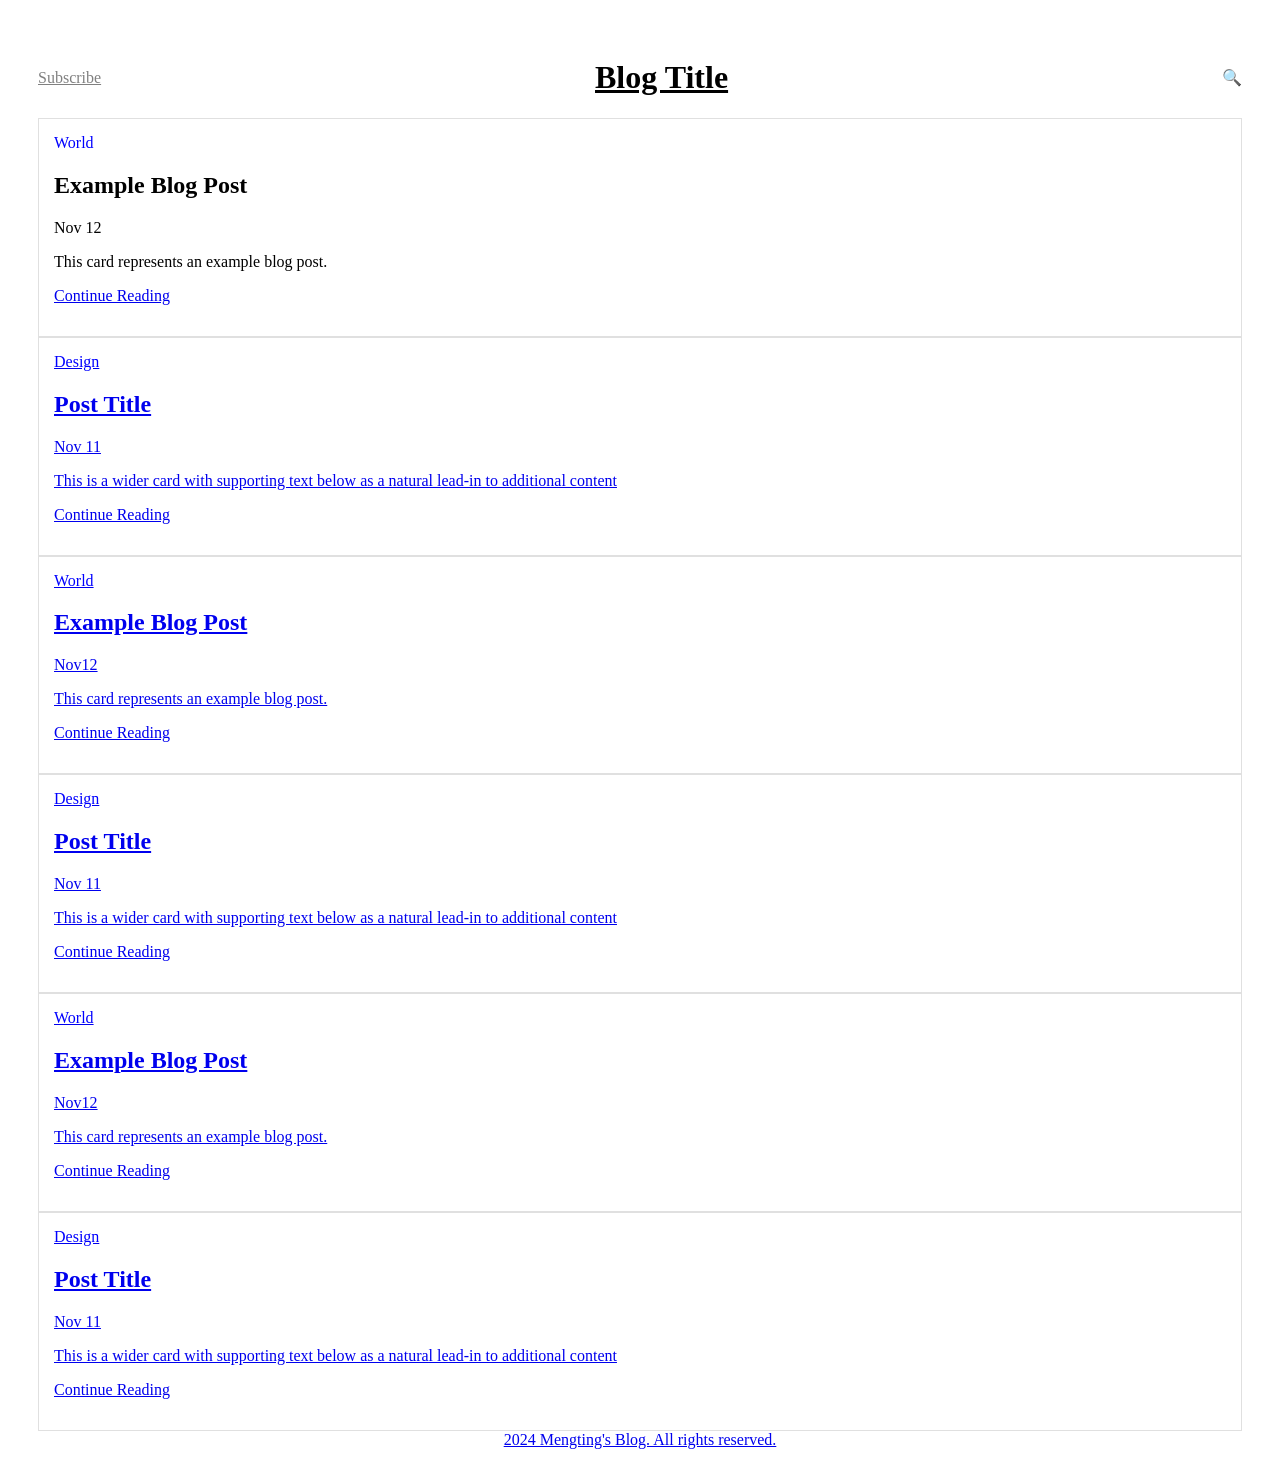
==== home.html @ 56a51a44 "feat: add another five blog summary" ====
<!DOCTYPE html>
<html lang="en">

<head>
    <meta charset="UTF-8">
    <meta name="viewport" content="width=device-width, initial-scale=1.0">
    <title>Mengting Yao's Blog</title>
    <link rel="stylesheet" href="css/layout.css">
    <link rel="stylesheet" href="css/header.css">
    <link rel="stylesheet" href="css/blog-summary.css">
    <link rel="stylesheet" href="css/footer.css">
</head>

<body>
    <header>
        <a href="#" class="subscribe-link">Subscribe</a>
        <h1><u>Blog Title</u></h1>
        <div class="search-icon">🔍</div>
    </header>
    <main>
        <div class="blog-summaries">
            <div class="blog-summary">
                <span class="category-tag">World</span>
                <h2>Example Blog Post</h2>
                <p class="date">Nov 12</p>
                <p>This card represents an example blog post.</p>
                <a href="blog.html">Continue Reading</p>

            </div>
            <div class="blog-summary">
                <span class="category-tag">Design</span>
                <h2>Post Title</h2>
                <p class="date">Nov 11</p>
                <p>This is a wider card with supporting text below as a natural lead-in to additional content</p>
                <a href="blog.html">Continue Reading</p>

            </div>
            <div class="blog-summary">
                <span class="category-tag">World</span>
                <h2>Example Blog Post</h2>
                <p class="date">Nov12</p>
                <p>This card represents an example blog post.</p>
                <a href="blog.html">Continue Reading</p>

            </div>
            <div class="blog-summary">
                <span class="category-tag">Design</span>
                <h2>Post Title</h2>
                <p class="date">Nov 11</p>
                <p>This is a wider card with supporting text below as a natural lead-in to additional content</p>
                <a href="blog.html">Continue Reading</p>

            </div>
            <div class="blog-summary">
                <span class="category-tag">World</span>
                <h2>Example Blog Post</h2>
                <p class="date">Nov12</p>
                <p>This card represents an example blog post.</p>
                <a href="blog.html">Continue Reading</p>

            </div>
            <div class="blog-summary">
                <span class="category-tag">Design</span>
                <h2>Post Title</h2>
                <p class="date">Nov 11</p>
                <p>This is a wider card with supporting text below as a natural lead-in to additional content</p>
                <a href="blog.html">Continue Reading</p>

            </div>

        </div>
    </main>

    <footer>2024 Mengting's Blog. All rights reserved.</footer>

</body>

</html>
---- css/layout.css ----
html{
    height: 100%;
    margin: 0;
}

body {
    display: flex;
    flex-direction: column;
    min-height: 100vh;
    padding: 30px; 
}
main {
    flex: 1;
}
---- css/header.css ----
header {
    display: flex;
    justify-content: space-between;
    align-items: center;
}

.subscribe-link{
    color: #808080; 
}
---- css/blog-summary.css ----
.blog-summary{
    border: 1px solid #e0e0e0;
    padding: 15px;
}

.category-tag {
    color: blue;
}
---- css/footer.css ----
footer {
    display: flex;
    justify-content: center;
    align-items: center;
}
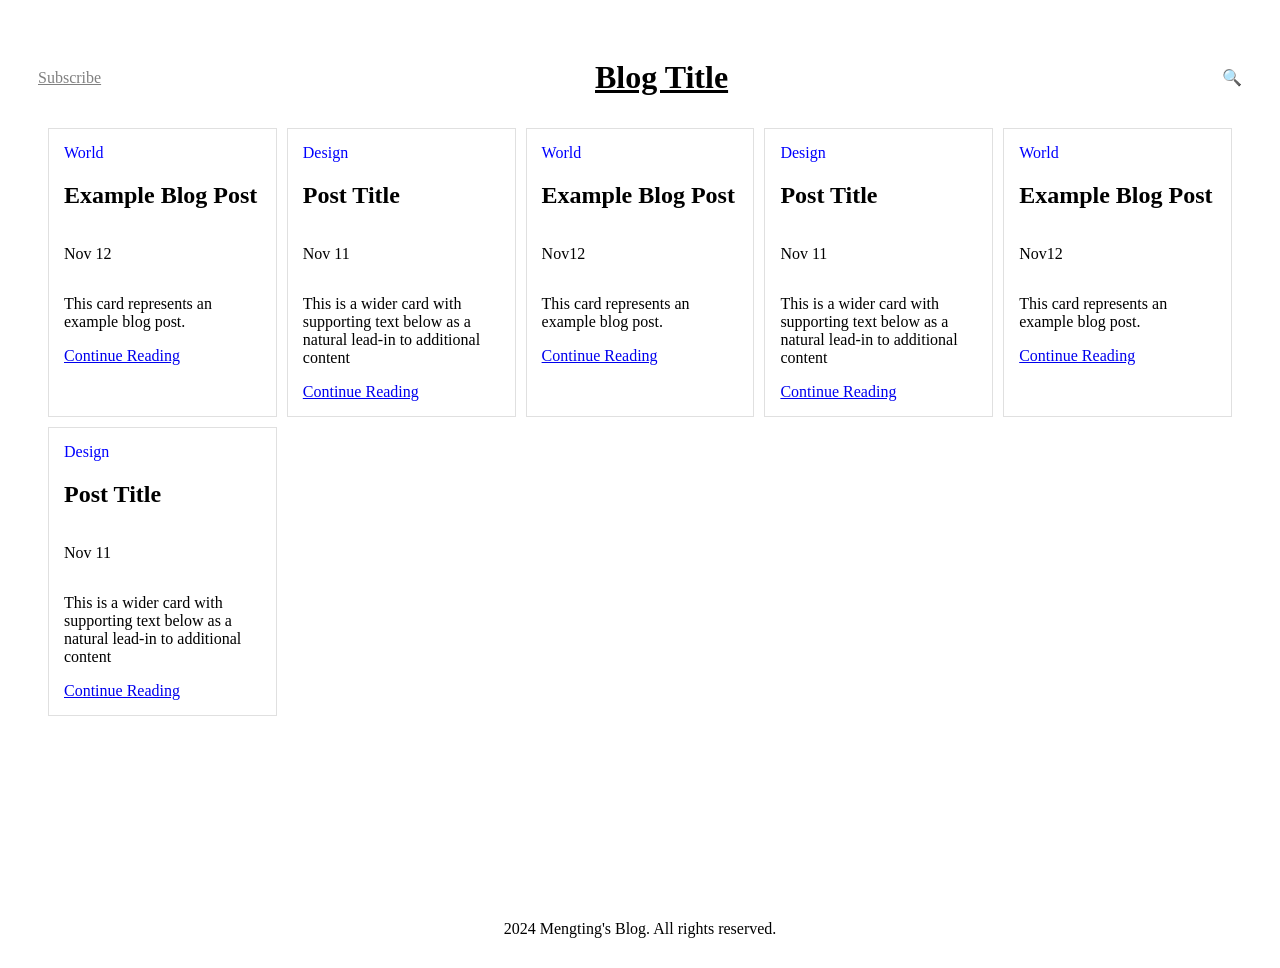
==== commit 8401c321: "fix: home html a tag error" ====
--- a/home.html
+++ b/home.html
@@ -24,7 +24,7 @@
                 <h2>Example Blog Post</h2>
                 <p class="date">Nov 12</p>
                 <p>This card represents an example blog post.</p>
-                <a href="blog.html">Continue Reading</p>
+                <a href="blog.html">Continue Reading</a>
 
             </div>
             <div class="blog-summary">
@@ -32,7 +32,7 @@
                 <h2>Post Title</h2>
                 <p class="date">Nov 11</p>
                 <p>This is a wider card with supporting text below as a natural lead-in to additional content</p>
-                <a href="blog.html">Continue Reading</p>
+                <a href="blog.html">Continue Reading</a>
 
             </div>
             <div class="blog-summary">
@@ -40,7 +40,22 @@
                 <h2>Example Blog Post</h2>
                 <p class="date">Nov12</p>
                 <p>This card represents an example blog post.</p>
-                <a href="blog.html">Continue Reading</p>
+                <a href="blog.html">Continue Reading</a>
+            </div>
+            <div class="blog-summary">
+                <span class="category-tag">Design</span>
+                <h2>Post Title</h2>
+                <p class="date">Nov 11</p>
+                <p>This is a wider card with supporting text below as a natural lead-in to additional content</p>
+                <a href="blog.html">Continue Reading</a>
+
+            </div>
+            <div class="blog-summary">
+                <span class="category-tag">World</span>
+                <h2>Example Blog Post</h2>
+                <p class="date">Nov12</p>
+                <p>This card represents an example blog post.</p>
+                <a href="blog.html">Continue Reading</a>
 
             </div>
             <div class="blog-summary">
@@ -48,23 +63,7 @@
                 <h2>Post Title</h2>
                 <p class="date">Nov 11</p>
                 <p>This is a wider card with supporting text below as a natural lead-in to additional content</p>
-                <a href="blog.html">Continue Reading</p>
-
-            </div>
-            <div class="blog-summary">
-                <span class="category-tag">World</span>
-                <h2>Example Blog Post</h2>
-                <p class="date">Nov12</p>
-                <p>This card represents an example blog post.</p>
-                <a href="blog.html">Continue Reading</p>
-
-            </div>
-            <div class="blog-summary">
-                <span class="category-tag">Design</span>
-                <h2>Post Title</h2>
-                <p class="date">Nov 11</p>
-                <p>This is a wider card with supporting text below as a natural lead-in to additional content</p>
-                <a href="blog.html">Continue Reading</p>
+                <a href="blog.html">Continue Reading</a>
 
             </div>
 
--- a/css/blog-summary.css
+++ b/css/blog-summary.css
@@ -1,4 +1,13 @@
+.blog-summaries{
+    display: grid;
+    grid-gap: 10px; 
+    grid-template-columns: repeat(auto-fit, minmax(200px, 1fr));
+    padding: 10px;
+}
+
 .blog-summary{
+    display: flex;
+    flex-direction: column;
     border: 1px solid #e0e0e0;
     padding: 15px;
 }
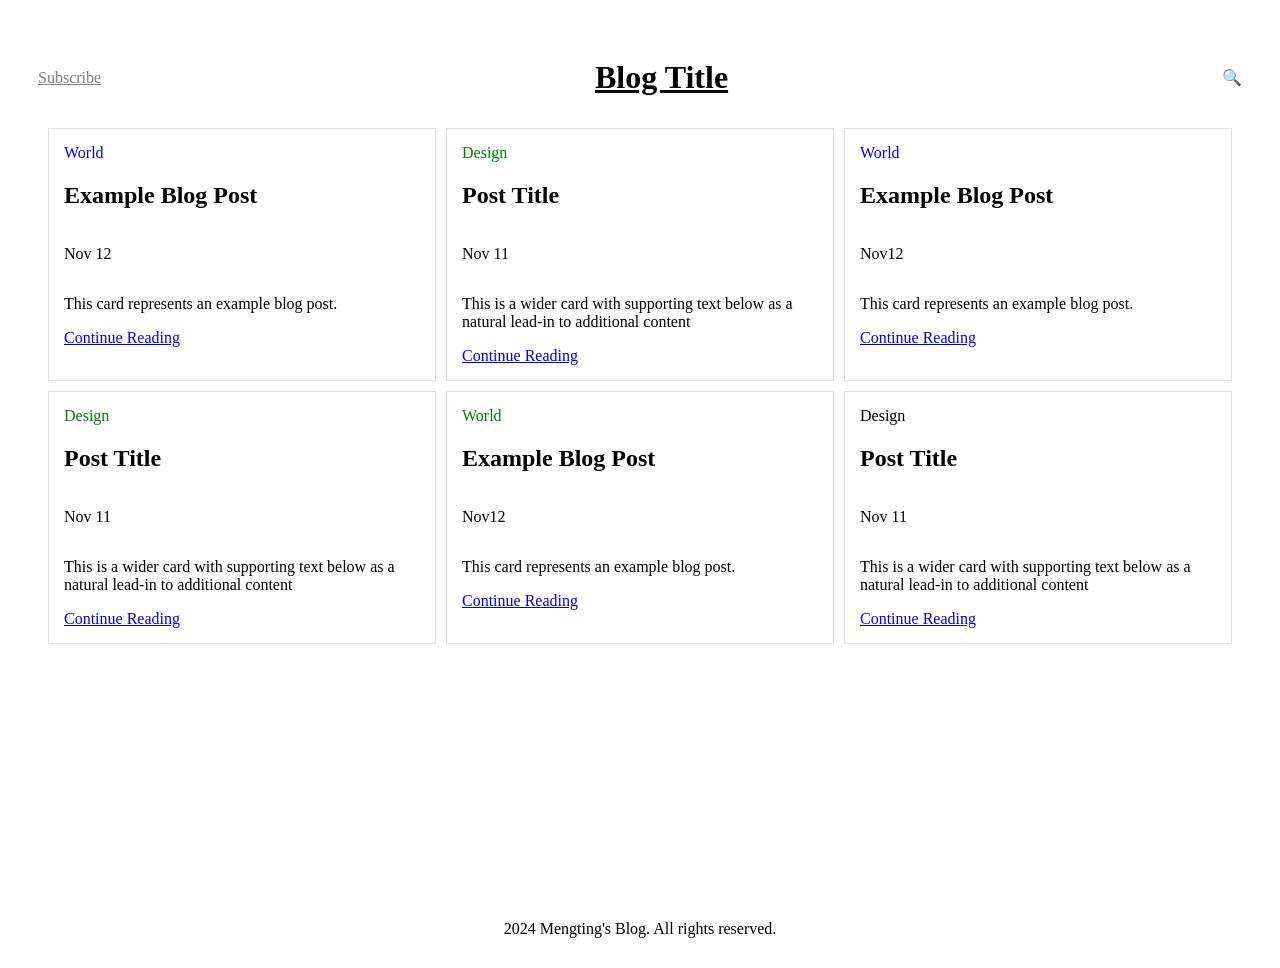
==== commit 118cbbca: "feat: give different category tag class name and color" ====
--- a/home.html
+++ b/home.html
@@ -20,7 +20,7 @@
     <main>
         <div class="blog-summaries">
             <div class="blog-summary">
-                <span class="category-tag">World</span>
+                <span class="category-tag-1">World</span>
                 <h2>Example Blog Post</h2>
                 <p class="date">Nov 12</p>
                 <p>This card represents an example blog post.</p>
@@ -28,7 +28,7 @@
 
             </div>
             <div class="blog-summary">
-                <span class="category-tag">Design</span>
+                <span class="category-tag-2">Design</span>
                 <h2>Post Title</h2>
                 <p class="date">Nov 11</p>
                 <p>This is a wider card with supporting text below as a natural lead-in to additional content</p>
@@ -36,14 +36,14 @@
 
             </div>
             <div class="blog-summary">
-                <span class="category-tag">World</span>
+                <span class="category-tag-1">World</span>
                 <h2>Example Blog Post</h2>
                 <p class="date">Nov12</p>
                 <p>This card represents an example blog post.</p>
                 <a href="blog.html">Continue Reading</a>
             </div>
             <div class="blog-summary">
-                <span class="category-tag">Design</span>
+                <span class="category-tag-2">Design</span>
                 <h2>Post Title</h2>
                 <p class="date">Nov 11</p>
                 <p>This is a wider card with supporting text below as a natural lead-in to additional content</p>
@@ -51,7 +51,7 @@
 
             </div>
             <div class="blog-summary">
-                <span class="category-tag">World</span>
+                <span class="category-tag-2">World</span>
                 <h2>Example Blog Post</h2>
                 <p class="date">Nov12</p>
                 <p>This card represents an example blog post.</p>
--- a/css/blog-summary.css
+++ b/css/blog-summary.css
@@ -1,7 +1,7 @@
 .blog-summaries{
     display: grid;
     grid-gap: 10px; 
-    grid-template-columns: repeat(auto-fit, minmax(200px, 1fr));
+    grid-template-columns: repeat(auto-fit, minmax(350px, 1fr));
     padding: 10px;
 }
 
@@ -12,6 +12,10 @@
     padding: 15px;
 }
 
-.category-tag {
+.category-tag-1 {
     color: blue;
+}
+
+.category-tag-2 {
+    color: green;
 }
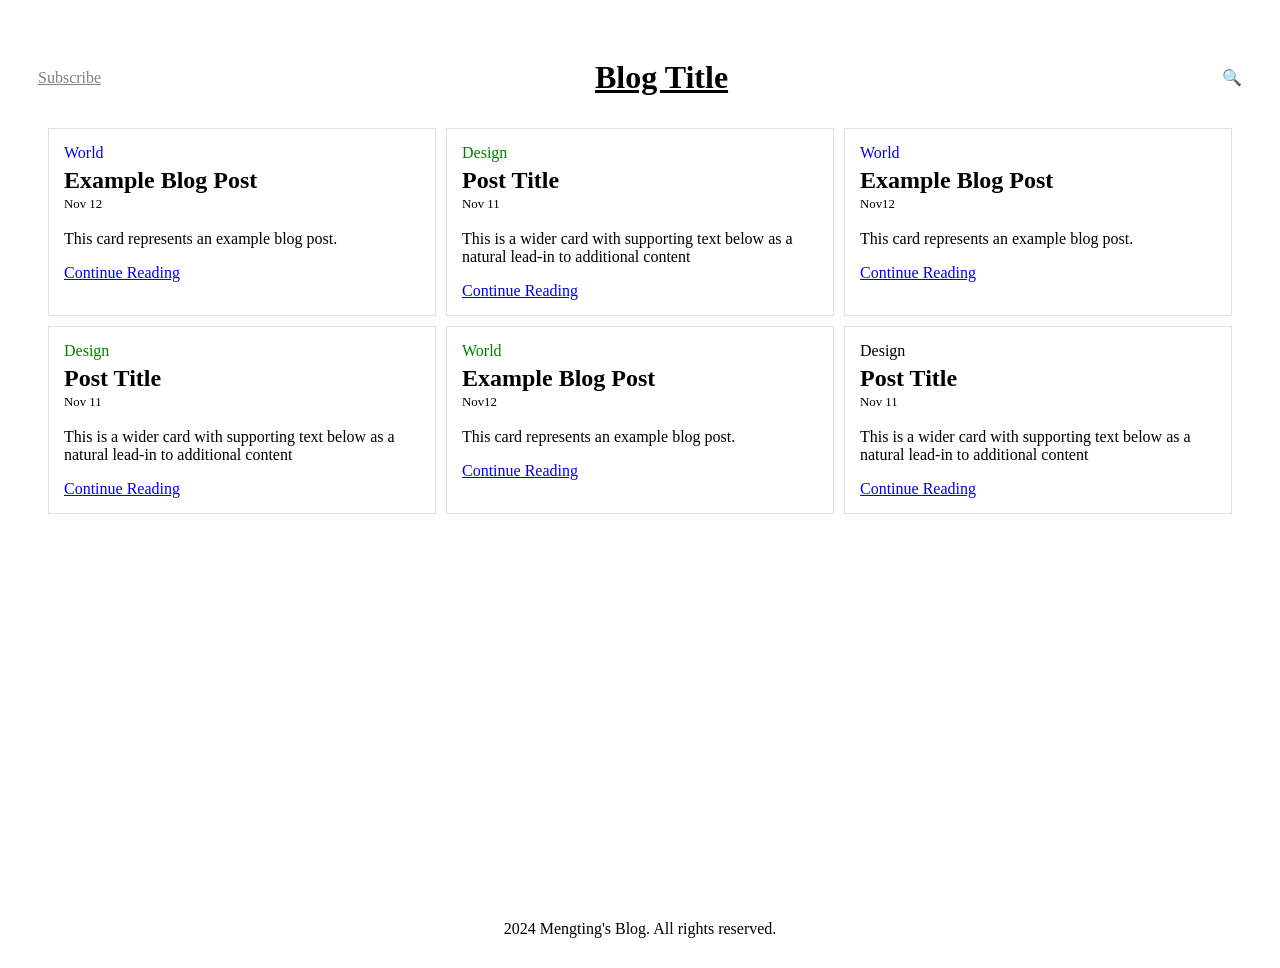
==== commit 54eb95ad: "feat: set class for blog content" ====
--- a/home.html
+++ b/home.html
@@ -21,48 +21,48 @@
         <div class="blog-summaries">
             <div class="blog-summary">
                 <span class="category-tag-1">World</span>
-                <h2>Example Blog Post</h2>
+                <h2 class="blog-title">Example Blog Post</h2>
                 <p class="date">Nov 12</p>
-                <p>This card represents an example blog post.</p>
+                <p class="blog-content">This card represents an example blog post.</p>
                 <a href="blog.html">Continue Reading</a>
 
             </div>
             <div class="blog-summary">
                 <span class="category-tag-2">Design</span>
-                <h2>Post Title</h2>
+                <h2 class="blog-title">Post Title</h2>
                 <p class="date">Nov 11</p>
-                <p>This is a wider card with supporting text below as a natural lead-in to additional content</p>
+                <p class="blog-content">This is a wider card with supporting text below as a natural lead-in to additional content</p>
                 <a href="blog.html">Continue Reading</a>
 
             </div>
             <div class="blog-summary">
                 <span class="category-tag-1">World</span>
-                <h2>Example Blog Post</h2>
+                <h2 class="blog-title">Example Blog Post</h2>
                 <p class="date">Nov12</p>
-                <p>This card represents an example blog post.</p>
+                <p class="blog-content">This card represents an example blog post.</p>
                 <a href="blog.html">Continue Reading</a>
             </div>
             <div class="blog-summary">
                 <span class="category-tag-2">Design</span>
-                <h2>Post Title</h2>
+                <h2 class="blog-title">Post Title</h2>
                 <p class="date">Nov 11</p>
-                <p>This is a wider card with supporting text below as a natural lead-in to additional content</p>
+                <p class="blog-content">This is a wider card with supporting text below as a natural lead-in to additional content</p>
                 <a href="blog.html">Continue Reading</a>
 
             </div>
             <div class="blog-summary">
                 <span class="category-tag-2">World</span>
-                <h2>Example Blog Post</h2>
+                <h2 class="blog-title">Example Blog Post</h2>
                 <p class="date">Nov12</p>
-                <p>This card represents an example blog post.</p>
+                <p class="blog-content">This card represents an example blog post.</p>
                 <a href="blog.html">Continue Reading</a>
 
             </div>
             <div class="blog-summary">
                 <span class="category-tag">Design</span>
-                <h2>Post Title</h2>
+                <h2 class="blog-title">Post Title</h2>
                 <p class="date">Nov 11</p>
-                <p>This is a wider card with supporting text below as a natural lead-in to additional content</p>
+                <p class="blog-content">This is a wider card with supporting text below as a natural lead-in to additional content</p>
                 <a href="blog.html">Continue Reading</a>
 
             </div>
--- a/css/blog-summary.css
+++ b/css/blog-summary.css
@@ -18,4 +18,13 @@
 
 .category-tag-2 {
     color: green;
+}
+
+.blog-title{
+    margin: 5px 0 1px 0;
+}
+
+.date{
+    font-size: 0.8em;
+    margin: 2px 0 2px 0;
 }
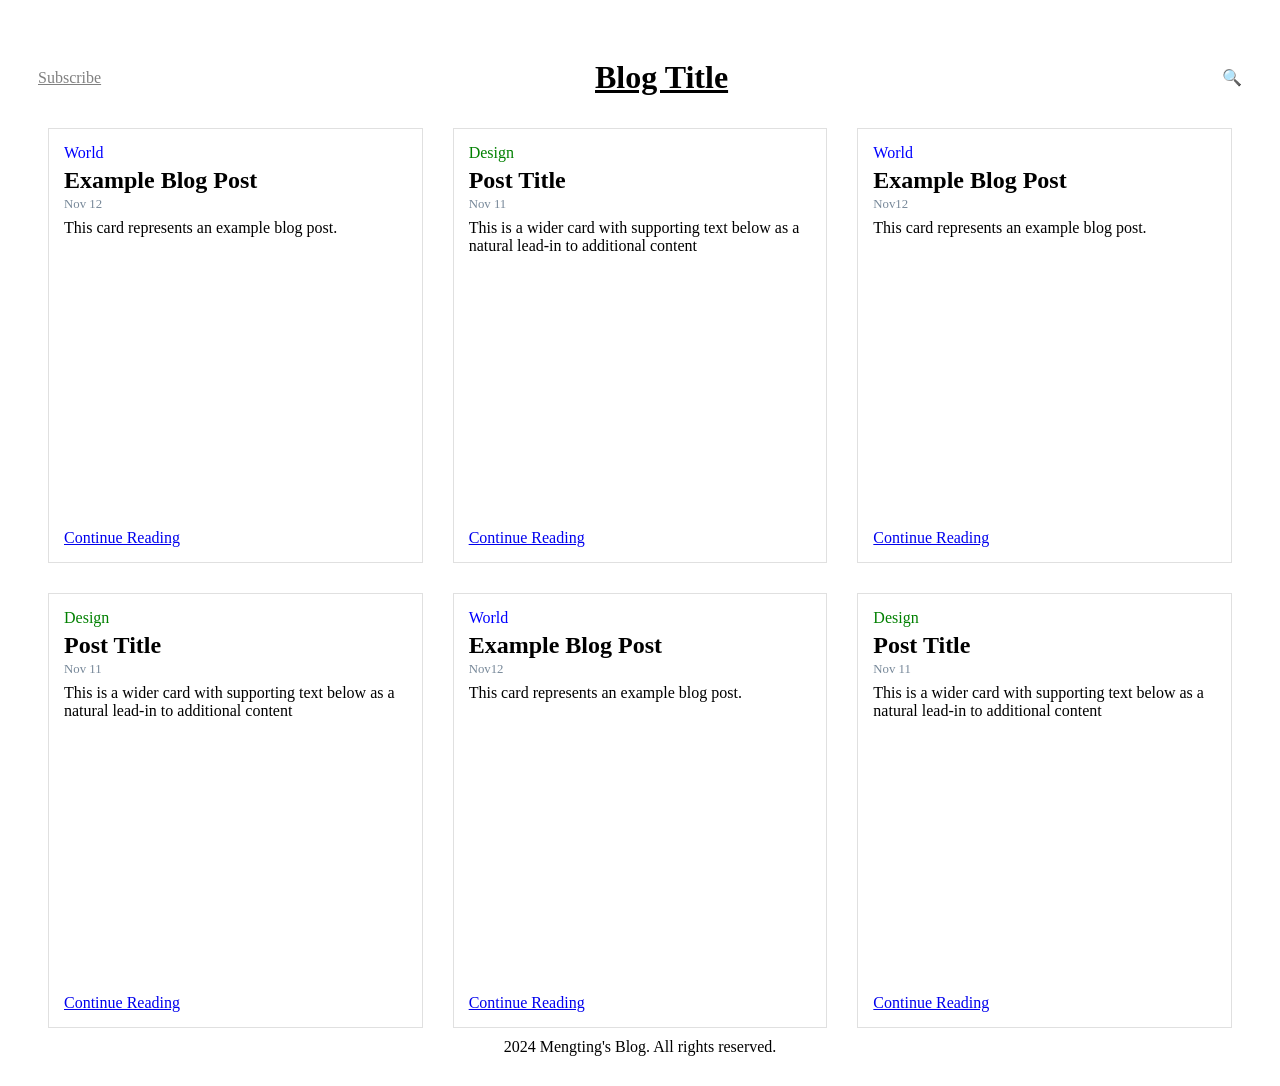
==== commit 2e0c6f27: "fix: category-tag color error" ====
--- a/home.html
+++ b/home.html
@@ -51,7 +51,7 @@
 
             </div>
             <div class="blog-summary">
-                <span class="category-tag-2">World</span>
+                <span class="category-tag-1">World</span>
                 <h2 class="blog-title">Example Blog Post</h2>
                 <p class="date">Nov12</p>
                 <p class="blog-content">This card represents an example blog post.</p>
@@ -59,7 +59,7 @@
 
             </div>
             <div class="blog-summary">
-                <span class="category-tag">Design</span>
+                <span class="category-tag-2">Design</span>
                 <h2 class="blog-title">Post Title</h2>
                 <p class="date">Nov 11</p>
                 <p class="blog-content">This is a wider card with supporting text below as a natural lead-in to additional content</p>
--- a/css/blog-summary.css
+++ b/css/blog-summary.css
@@ -1,8 +1,9 @@
 .blog-summaries{
     display: grid;
-    grid-gap: 10px; 
+    grid-gap: 30px; 
     grid-template-columns: repeat(auto-fit, minmax(350px, 1fr));
     padding: 10px;
+    height: 100vh; 
 }
 
 .blog-summary{
@@ -10,6 +11,7 @@
     flex-direction: column;
     border: 1px solid #e0e0e0;
     padding: 15px;
+    
 }
 
 .category-tag-1 {
@@ -27,4 +29,10 @@
 .date{
     font-size: 0.8em;
     margin: 2px 0 2px 0;
+    color: lightslategray;
+}
+
+.blog-content{
+    margin: 5px 0 2px 0;
+    flex: 1;
 }
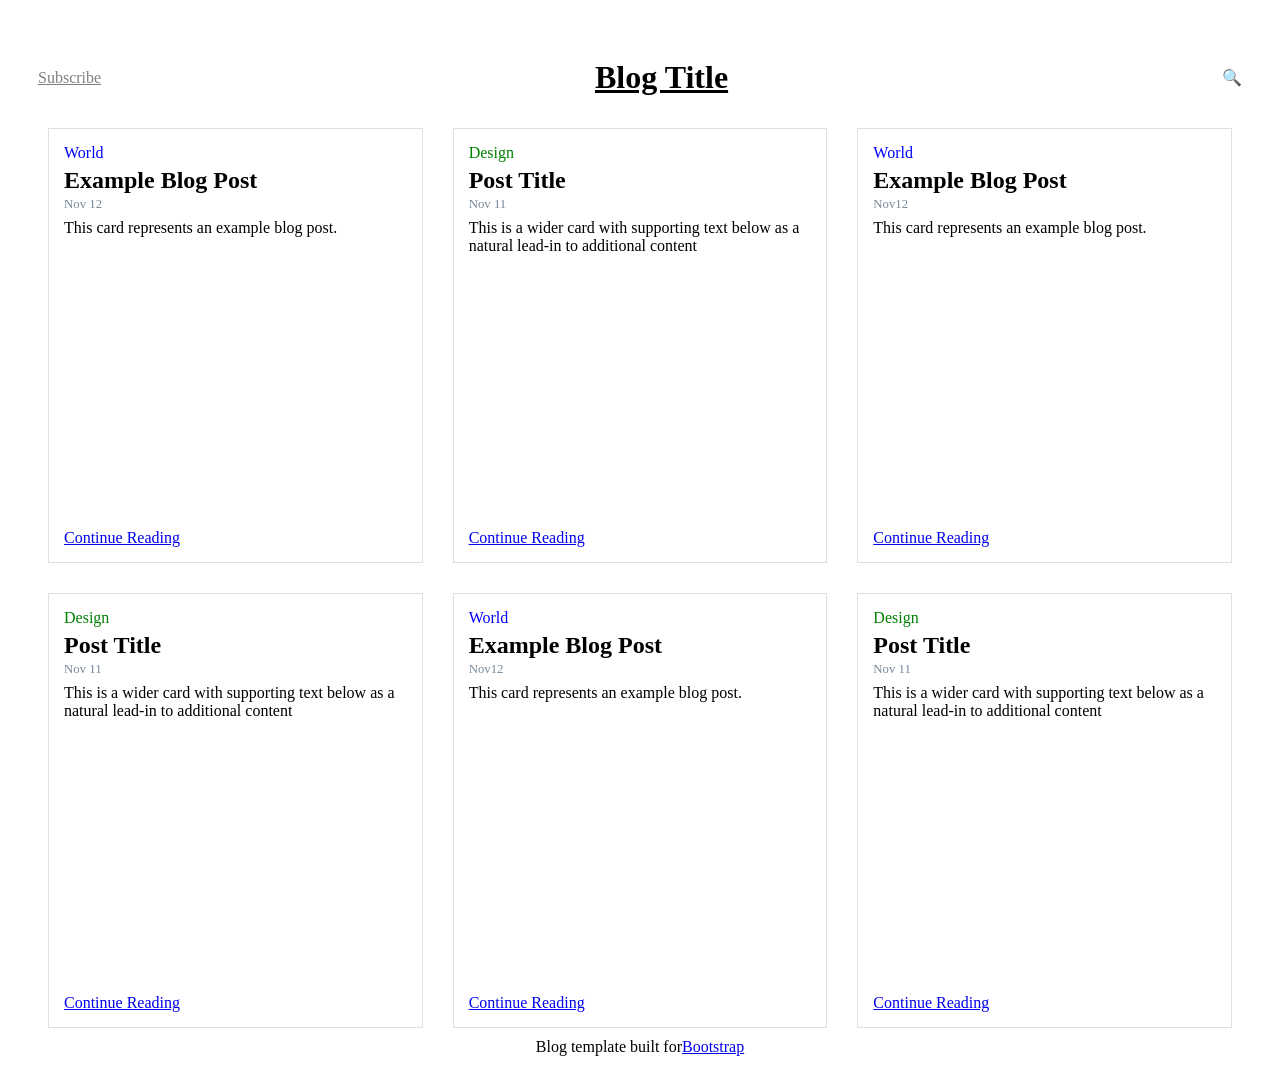
==== commit 9ffdebb8: "fix: updated footer" ====
--- a/home.html
+++ b/home.html
@@ -70,7 +70,7 @@
         </div>
     </main>
 
-    <footer>2024 Mengting's Blog. All rights reserved.</footer>
+    <footer>Blog template built for <a href="https://getbootstrap.com/">Bootstrap</a></footer>
 
 </body>
 
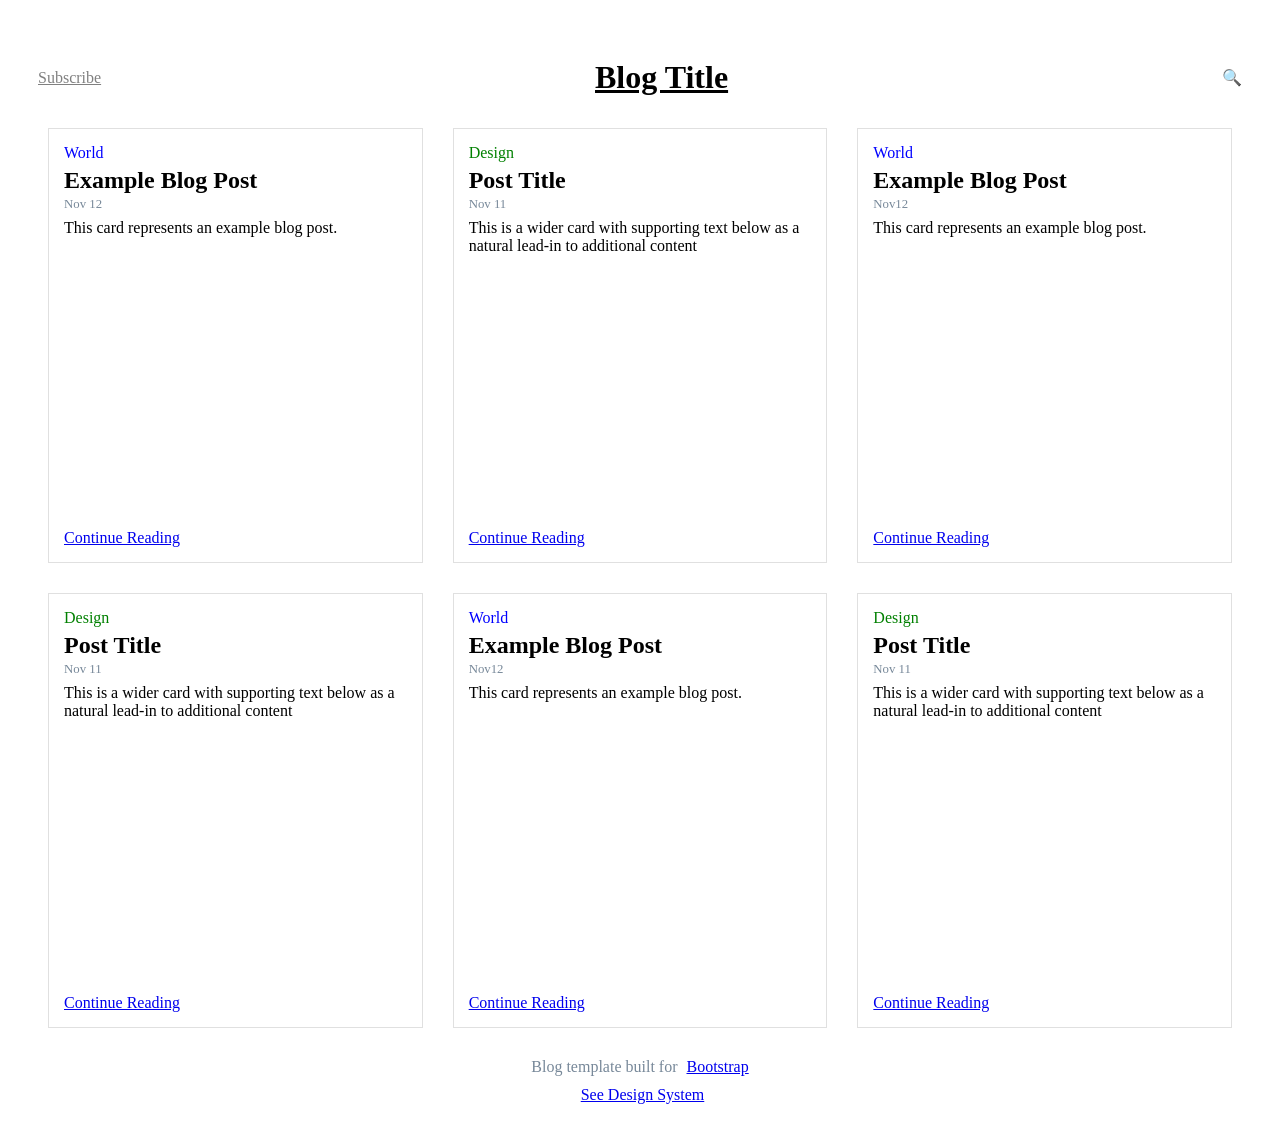
==== commit 5dd150cc: "feat: reformat footer" ====
--- a/home.html
+++ b/home.html
@@ -31,7 +31,8 @@
                 <span class="category-tag-2">Design</span>
                 <h2 class="blog-title">Post Title</h2>
                 <p class="date">Nov 11</p>
-                <p class="blog-content">This is a wider card with supporting text below as a natural lead-in to additional content</p>
+                <p class="blog-content">This is a wider card with supporting text below as a natural lead-in to
+                    additional content</p>
                 <a href="blog.html">Continue Reading</a>
 
             </div>
@@ -46,7 +47,8 @@
                 <span class="category-tag-2">Design</span>
                 <h2 class="blog-title">Post Title</h2>
                 <p class="date">Nov 11</p>
-                <p class="blog-content">This is a wider card with supporting text below as a natural lead-in to additional content</p>
+                <p class="blog-content">This is a wider card with supporting text below as a natural lead-in to
+                    additional content</p>
                 <a href="blog.html">Continue Reading</a>
 
             </div>
@@ -62,7 +64,8 @@
                 <span class="category-tag-2">Design</span>
                 <h2 class="blog-title">Post Title</h2>
                 <p class="date">Nov 11</p>
-                <p class="blog-content">This is a wider card with supporting text below as a natural lead-in to additional content</p>
+                <p class="blog-content">This is a wider card with supporting text below as a natural lead-in to
+                    additional content</p>
                 <a href="blog.html">Continue Reading</a>
 
             </div>
@@ -70,7 +73,13 @@
         </div>
     </main>
 
-    <footer>Blog template built for <a href="https://getbootstrap.com/">Bootstrap</a></footer>
+    <footer>
+       <div>Blog template built for <a href="https://getbootstrap.com/">Bootstrap</a></div> 
+       <div class="design-system"> <a
+        href="https://en.wikipedia.org/wiki/Design_system#:~:text=A%20design%20system%20is%20a,build%20any%20number%20of%20applications.">See
+        Design System</a> </div>
+       
+    </footer>
 
 </body>
 
--- a/css/footer.css
+++ b/css/footer.css
@@ -1,5 +1,16 @@
 footer {
     display: flex;
+    flex-direction: column;
     justify-content: center;
     align-items: center;
+    margin: 20px 0 0 0;
+    color: lightslategray;
+}
+
+footer a {
+    margin-left: 5px; /* Adjust the value as needed */
+}
+
+.design-system{
+    margin-top: 10px;
 }
